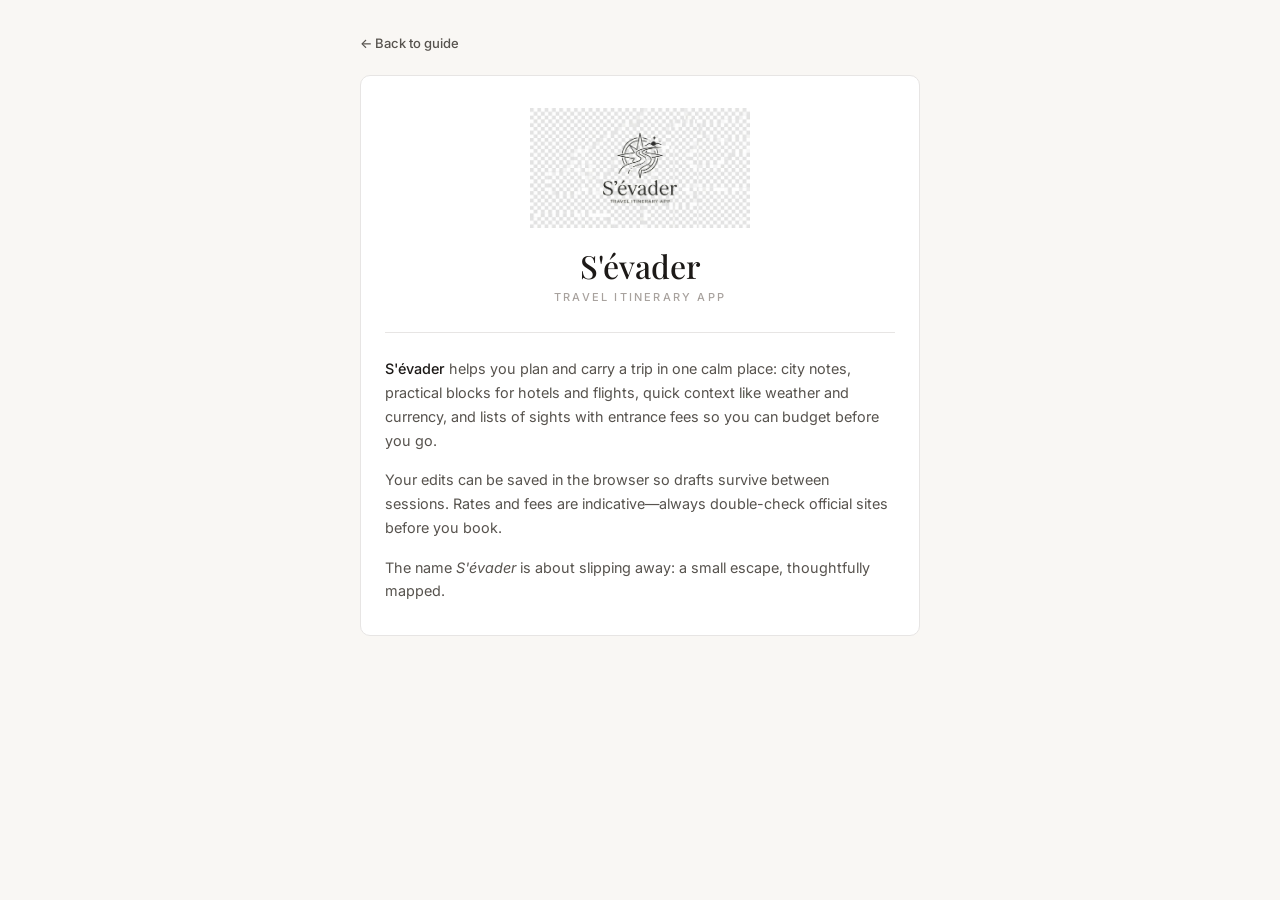
==== about.html @ 61252a9f "Add S'évader site files" ====
<!DOCTYPE html>
<html lang="en">
<head>
  <meta charset="UTF-8">
  <meta name="viewport" content="width=device-width, initial-scale=1.0">
  <title>About S'évader — Travel itinerary app</title>
  <link rel="preconnect" href="https://fonts.googleapis.com">
  <link rel="preconnect" href="https://fonts.gstatic.com" crossorigin>
  <link href="https://fonts.googleapis.com/css2?family=Inter:wght@400;500&family=Playfair+Display:ital,wght@0,500;1,400&display=swap" rel="stylesheet">
  <style>
    *,
    *::before,
    *::after {
      box-sizing: border-box;
    }

    :root {
      --font-sans: 'Inter', system-ui, sans-serif;
      --font-serif: 'Playfair Display', Georgia, serif;
      --color-text-primary: #1c1917;
      --color-text-secondary: #57534e;
      --color-text-tertiary: #a8a29e;
      --color-background-primary: #ffffff;
      --color-background-secondary: #f5f4f2;
      --color-border-tertiary: #e7e5e4;
      --border-radius-lg: 10px;
    }

    @keyframes reveal {
      from {
        opacity: 0;
        transform: translateY(7px);
      }
      to {
        opacity: 1;
        transform: translateY(0);
      }
    }

    body {
      margin: 0;
      font-family: var(--font-sans);
      color: var(--color-text-primary);
      background: #f9f7f4;
      min-height: 100vh;
      padding: 2rem 1rem 3rem;
    }

    .about-shell {
      max-width: 560px;
      margin: 0 auto;
      animation: reveal 0.3s ease-out;
    }

    .about-back {
      display: inline-block;
      margin-bottom: 1.5rem;
      font-size: 13px;
      font-weight: 500;
      color: var(--color-text-secondary);
      text-decoration: none;
    }

    .about-back:hover {
      color: var(--color-text-primary);
      text-decoration: underline;
    }

    .about-card {
      background: var(--color-background-primary);
      border: 0.5px solid var(--color-border-tertiary);
      border-radius: var(--border-radius-lg);
      padding: 2rem 1.5rem;
      text-align: center;
    }

    .about-logo {
      width: min(220px, 72vw);
      height: auto;
      margin: 0 auto 1.25rem;
      display: block;
    }

    .about-brand {
      font-family: var(--font-serif);
      font-size: clamp(1.75rem, 5vw, 2rem);
      font-weight: 500;
      margin: 0 0 0.35rem;
      line-height: 1.15;
    }

    .about-tagline {
      font-size: 11px;
      letter-spacing: 0.2em;
      text-transform: uppercase;
      color: var(--color-text-tertiary);
      font-weight: 500;
      margin: 0 0 1.75rem;
    }

    .about-body {
      text-align: left;
      border-top: 0.5px solid var(--color-border-tertiary);
      padding-top: 1.5rem;
    }

    .about-body p {
      font-size: 0.9rem;
      line-height: 1.65;
      color: var(--color-text-secondary);
      margin: 0 0 1rem;
    }

    .about-body p:last-child {
      margin-bottom: 0;
    }

    .about-body strong {
      color: var(--color-text-primary);
      font-weight: 500;
    }
  </style>
</head>
<body>
  <div class="about-shell">
    <a class="about-back" href="index.html">← Back to guide</a>

    <article class="about-card">
      <img class="about-logo" src="sevader-logo-black.png" width="440" alt="S'évader — compass, path, and peaks">
      <h1 class="about-brand">S'évader</h1>
      <p class="about-tagline">Travel itinerary app</p>

      <div class="about-body">
        <p><strong>S'évader</strong> helps you plan and carry a trip in one calm place: city notes, practical blocks for hotels and flights, quick context like weather and currency, and lists of sights with entrance fees so you can budget before you go.</p>
        <p>Your edits can be saved in the browser so drafts survive between sessions. Rates and fees are indicative—always double-check official sites before you book.</p>
        <p>The name <em>S'évader</em> is about slipping away: a small escape, thoughtfully mapped.</p>
      </div>
    </article>
  </div>
</body>
</html>
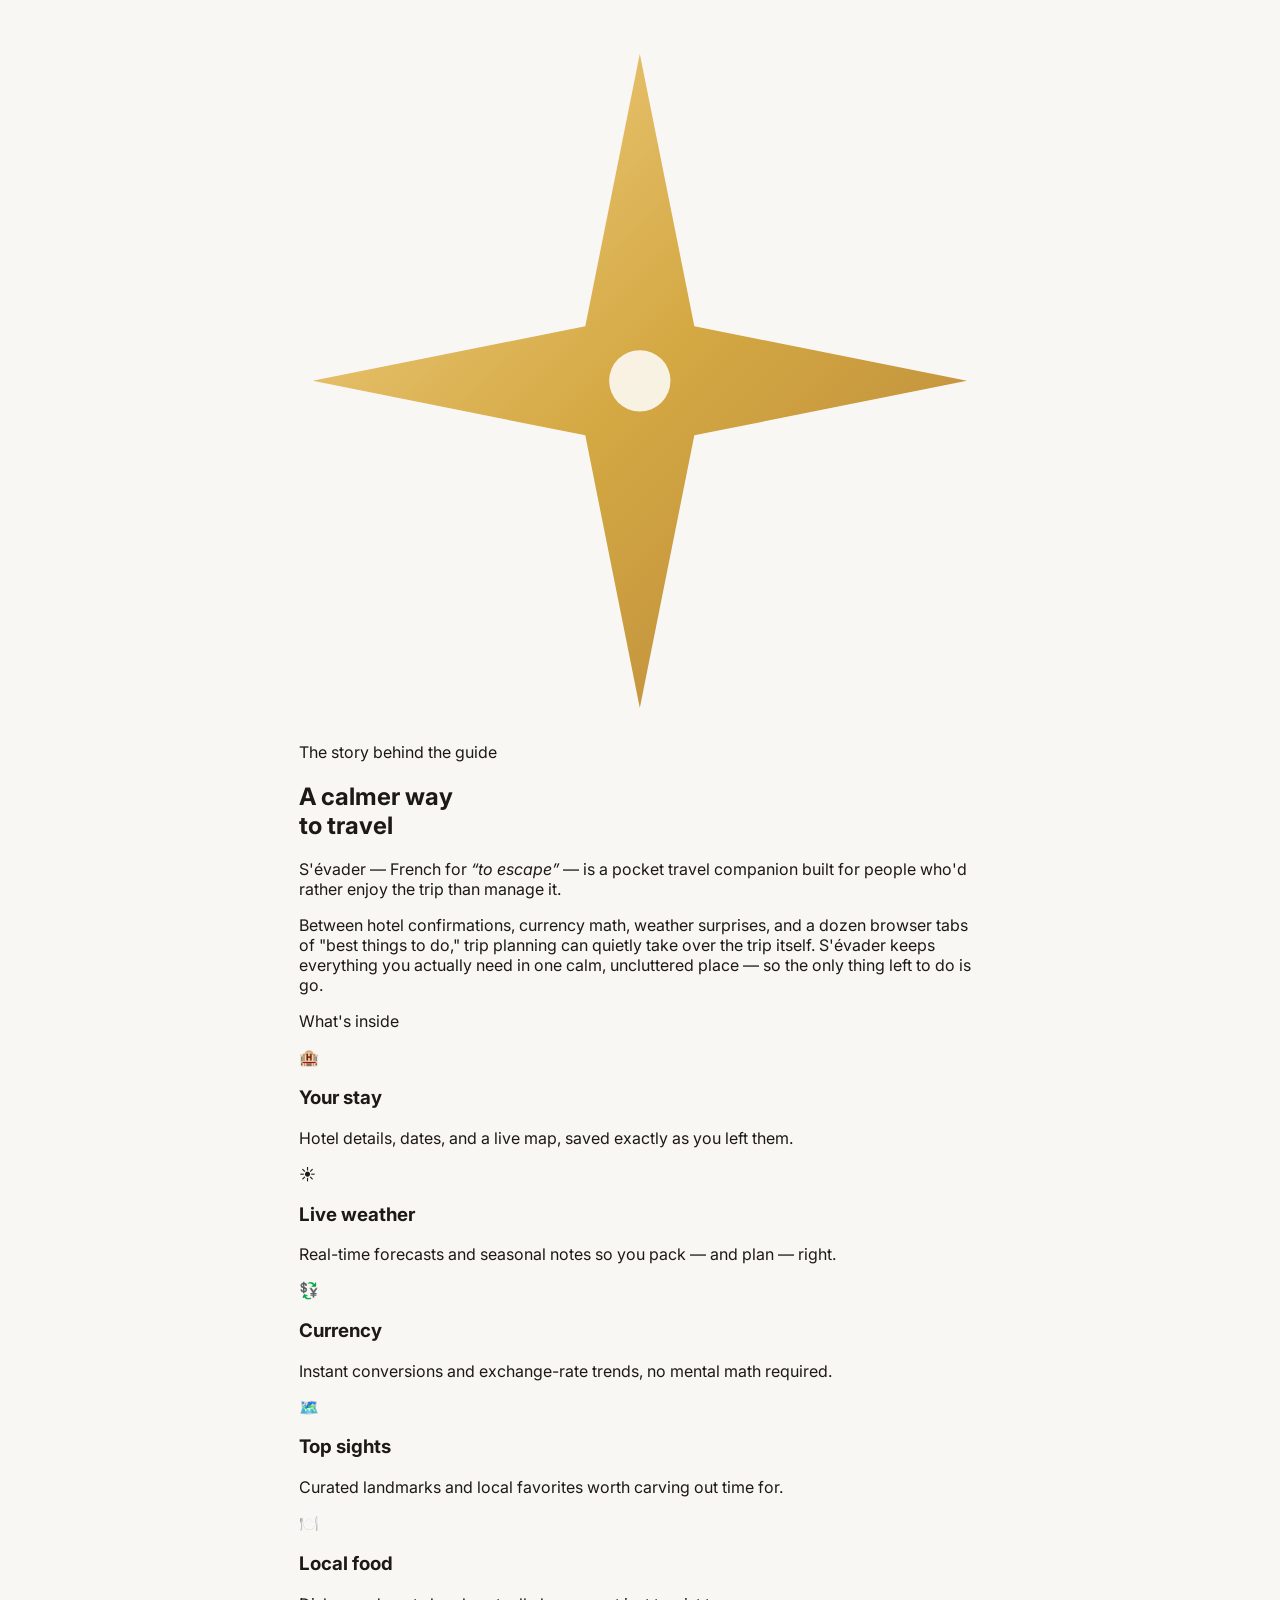
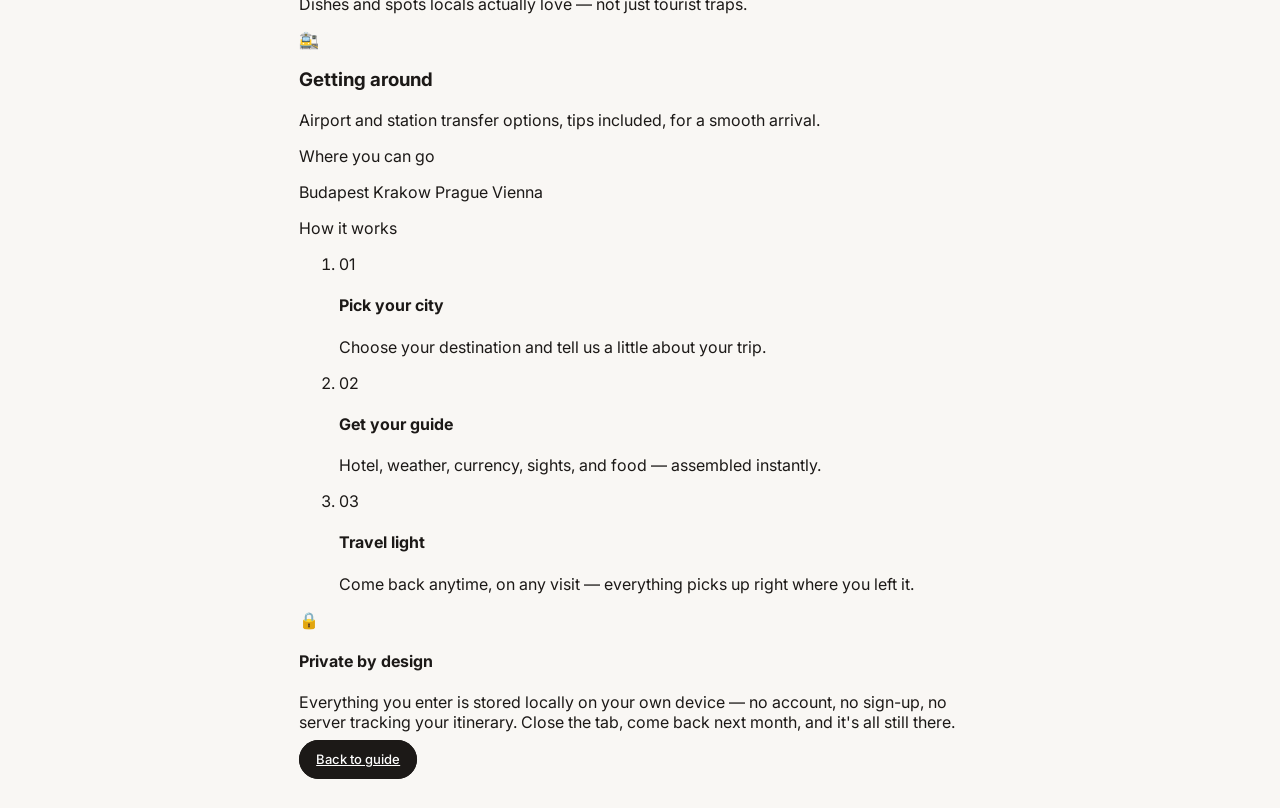
==== commit 28cc8ec4: "Refactor About page HTML and styles Updated HTML structure and styles for the About page." ====
--- a/about.html
+++ b/about.html
@@ -1,141 +1,188 @@
-<!DOCTYPE html>
+<!doctype html>
 <html lang="en">
-<head>
-  <meta charset="UTF-8">
-  <meta name="viewport" content="width=device-width, initial-scale=1.0">
-  <title>About S'évader — Travel itinerary app</title>
-  <link rel="preconnect" href="https://fonts.googleapis.com">
-  <link rel="preconnect" href="https://fonts.gstatic.com" crossorigin>
-  <link href="https://fonts.googleapis.com/css2?family=Inter:wght@400;500&family=Playfair+Display:ital,wght@0,500;1,400&display=swap" rel="stylesheet">
-  <style>
-    *,
-    *::before,
-    *::after {
-      box-sizing: border-box;
-    }
+  <head>
+    <meta charset="UTF-8" />
+    <meta name="viewport" content="width=device-width, initial-scale=1.0" />
+    <title>About — S'évader</title>
+    <link rel="preconnect" href="https://fonts.googleapis.com" />
+    <link rel="preconnect" href="https://fonts.gstatic.com" crossorigin />
+    <link
+      href="https://fonts.googleapis.com/css2?family=Inter:wght@400;500;600&family=Playfair+Display:ital,wght@0,500;0,600;1,400&display=swap"
+      rel="stylesheet"
+    />
+    <link rel="stylesheet" href="styles.css" />
+  </head>
+  <body class="about-body">
+    <div class="guide-wrap about-wrap">
+      <div class="guide-shell about-shell">
+        <section class="about-view" aria-label="About S'évader">
+          <header class="brand-hero">
+            <div class="brand-hero-glow" aria-hidden="true"></div>
+            <span class="brand-compass" aria-hidden="true">
+              <svg
+                viewBox="0 0 100 100"
+                fill="none"
+                xmlns="http://www.w3.org/2000/svg"
+              >
+                <path
+                  d="M50 2 L58 42 L98 50 L58 58 L50 98 L42 58 L2 50 L42 42 Z"
+                  fill="url(#starGrad)"
+                />
+                <circle cx="50" cy="50" r="4.5" fill="#fff" opacity="0.85" />
+                <defs>
+                  <linearGradient
+                    id="starGrad"
+                    x1="2"
+                    y1="2"
+                    x2="98"
+                    y2="98"
+                    gradientUnits="userSpaceOnUse"
+                  >
+                    <stop offset="0" stop-color="#f3d38a" />
+                    <stop offset="0.5" stop-color="#d4a843" />
+                    <stop offset="1" stop-color="#b8863a" />
+                  </linearGradient>
+                </defs>
+              </svg>
+            </span>
+            <p class="about-kicker">The story behind the guide</p>
+            <h1 class="about-title">A calmer way<br />to travel</h1>
+            <p class="about-subtitle">
+              S'évader — French for <em>&ldquo;to escape&rdquo;</em> — is a
+              pocket travel companion built for people who'd rather enjoy the
+              trip than manage it.
+            </p>
+          </header>
 
-    :root {
-      --font-sans: 'Inter', system-ui, sans-serif;
-      --font-serif: 'Playfair Display', Georgia, serif;
-      --color-text-primary: #1c1917;
-      --color-text-secondary: #57534e;
-      --color-text-tertiary: #a8a29e;
-      --color-background-primary: #ffffff;
-      --color-background-secondary: #f5f4f2;
-      --color-border-tertiary: #e7e5e4;
-      --border-radius-lg: 10px;
-    }
+          <section class="about-section">
+            <p class="about-lead">
+              Between hotel confirmations, currency math, weather surprises, and
+              a dozen browser tabs of "best things to do," trip planning can
+              quietly take over the trip itself. S'évader keeps everything you
+              actually need in one calm, uncluttered place — so the only thing
+              left to do is go.
+            </p>
+          </section>
 
-    @keyframes reveal {
-      from {
-        opacity: 0;
-        transform: translateY(7px);
-      }
-      to {
-        opacity: 1;
-        transform: translateY(0);
-      }
-    }
+          <section class="about-section">
+            <p class="about-eyebrow">What's inside</p>
+            <div class="about-feature-grid">
+              <div class="about-feature">
+                <span class="about-feature-icon">🏨</span>
+                <h3>Your stay</h3>
+                <p>
+                  Hotel details, dates, and a live map, saved exactly as you
+                  left them.
+                </p>
+              </div>
+              <div class="about-feature">
+                <span class="about-feature-icon">☀️</span>
+                <h3>Live weather</h3>
+                <p>
+                  Real-time forecasts and seasonal notes so you pack — and plan
+                  — right.
+                </p>
+              </div>
+              <div class="about-feature">
+                <span class="about-feature-icon">💱</span>
+                <h3>Currency</h3>
+                <p>
+                  Instant conversions and exchange-rate trends, no mental math
+                  required.
+                </p>
+              </div>
+              <div class="about-feature">
+                <span class="about-feature-icon">🗺️</span>
+                <h3>Top sights</h3>
+                <p>
+                  Curated landmarks and local favorites worth carving out time
+                  for.
+                </p>
+              </div>
+              <div class="about-feature">
+                <span class="about-feature-icon">🍽️</span>
+                <h3>Local food</h3>
+                <p>
+                  Dishes and spots locals actually love — not just tourist
+                  traps.
+                </p>
+              </div>
+              <div class="about-feature">
+                <span class="about-feature-icon">🚉</span>
+                <h3>Getting around</h3>
+                <p>
+                  Airport and station transfer options, tips included, for a
+                  smooth arrival.
+                </p>
+              </div>
+            </div>
+          </section>
 
-    body {
-      margin: 0;
-      font-family: var(--font-sans);
-      color: var(--color-text-primary);
-      background: #f9f7f4;
-      min-height: 100vh;
-      padding: 2rem 1rem 3rem;
-    }
+          <section class="about-section">
+            <p class="about-eyebrow">Where you can go</p>
+            <div class="about-city-row">
+              <span class="about-city-chip">Budapest</span>
+              <span class="about-city-chip">Krakow</span>
+              <span class="about-city-chip">Prague</span>
+              <span class="about-city-chip">Vienna</span>
+            </div>
+          </section>
 
-    .about-shell {
-      max-width: 560px;
-      margin: 0 auto;
-      animation: reveal 0.3s ease-out;
-    }
+          <section class="about-section">
+            <p class="about-eyebrow">How it works</p>
+            <ol class="about-steps">
+              <li class="about-step">
+                <span class="about-step-num">01</span>
+                <div>
+                  <h4>Pick your city</h4>
+                  <p>
+                    Choose your destination and tell us a little about your
+                    trip.
+                  </p>
+                </div>
+              </li>
+              <li class="about-step">
+                <span class="about-step-num">02</span>
+                <div>
+                  <h4>Get your guide</h4>
+                  <p>
+                    Hotel, weather, currency, sights, and food — assembled
+                    instantly.
+                  </p>
+                </div>
+              </li>
+              <li class="about-step">
+                <span class="about-step-num">03</span>
+                <div>
+                  <h4>Travel light</h4>
+                  <p>
+                    Come back anytime, on any visit — everything picks up right
+                    where you left it.
+                  </p>
+                </div>
+              </li>
+            </ol>
+          </section>
 
-    .about-back {
-      display: inline-block;
-      margin-bottom: 1.5rem;
-      font-size: 13px;
-      font-weight: 500;
-      color: var(--color-text-secondary);
-      text-decoration: none;
-    }
+          <section class="about-section about-privacy">
+            <span class="about-privacy-icon" aria-hidden="true">🔒</span>
+            <div>
+              <h4>Private by design</h4>
+              <p>
+                Everything you enter is stored locally on your own device — no
+                account, no sign-up, no server tracking your itinerary. Close
+                the tab, come back next month, and it's all still there.
+              </p>
+            </div>
+          </section>
 
-    .about-back:hover {
-      color: var(--color-text-primary);
-      text-decoration: underline;
-    }
-
-    .about-card {
-      background: var(--color-background-primary);
-      border: 0.5px solid var(--color-border-tertiary);
-      border-radius: var(--border-radius-lg);
-      padding: 2rem 1.5rem;
-      text-align: center;
-    }
-
-    .about-logo {
-      width: min(220px, 72vw);
-      height: auto;
-      margin: 0 auto 1.25rem;
-      display: block;
-    }
-
-    .about-brand {
-      font-family: var(--font-serif);
-      font-size: clamp(1.75rem, 5vw, 2rem);
-      font-weight: 500;
-      margin: 0 0 0.35rem;
-      line-height: 1.15;
-    }
-
-    .about-tagline {
-      font-size: 11px;
-      letter-spacing: 0.2em;
-      text-transform: uppercase;
-      color: var(--color-text-tertiary);
-      font-weight: 500;
-      margin: 0 0 1.75rem;
-    }
-
-    .about-body {
-      text-align: left;
-      border-top: 0.5px solid var(--color-border-tertiary);
-      padding-top: 1.5rem;
-    }
-
-    .about-body p {
-      font-size: 0.9rem;
-      line-height: 1.65;
-      color: var(--color-text-secondary);
-      margin: 0 0 1rem;
-    }
-
-    .about-body p:last-child {
-      margin-bottom: 0;
-    }
-
-    .about-body strong {
-      color: var(--color-text-primary);
-      font-weight: 500;
-    }
-  </style>
-</head>
-<body>
-  <div class="about-shell">
-    <a class="about-back" href="index.html">← Back to guide</a>
-
-    <article class="about-card">
-      <img class="about-logo" src="sevader-logo-black.png" width="440" alt="S'évader — compass, path, and peaks">
-      <h1 class="about-brand">S'évader</h1>
-      <p class="about-tagline">Travel itinerary app</p>
-
-      <div class="about-body">
-        <p><strong>S'évader</strong> helps you plan and carry a trip in one calm place: city notes, practical blocks for hotels and flights, quick context like weather and currency, and lists of sights with entrance fees so you can budget before you go.</p>
-        <p>Your edits can be saved in the browser so drafts survive between sessions. Rates and fees are indicative—always double-check official sites before you book.</p>
-        <p>The name <em>S'évader</em> is about slipping away: a small escape, thoughtfully mapped.</p>
+          <footer class="about-footer">
+            <a class="landing-btn-primary about-cta" href="index.html"
+              >Back to guide</a
+            >
+          </footer>
+        </section>
       </div>
-    </article>
-  </div>
-</body>
+    </div>
+  </body>
 </html>
--- a/styles.css
+++ b/styles.css
@@ -0,0 +1,1237 @@
+*,
+*::before,
+*::after {
+  box-sizing: border-box;
+}
+
+@keyframes reveal {
+  from {
+    opacity: 0;
+    transform: translateY(7px);
+  }
+  to {
+    opacity: 1;
+    transform: translateY(0);
+  }
+}
+
+.guide-panel {
+  padding: 0 0 2rem 0;
+  animation: reveal .25s ease-out;
+}
+
+@media (max-width: 700px) {
+  .guide-grid {
+    grid-template-columns: minmax(0, 1fr);
+  }
+}
+
+@media (min-width: 901px) {
+  .guide-shell {
+    padding-left: 1.2rem;
+    padding-right: 1.2rem;
+  }
+}
+:root {
+  --font-sans: 'Inter', system-ui, sans-serif;
+  --font-serif: 'Playfair Display', Georgia, serif;
+
+  --color-text-primary: #1c1917;
+  --color-text-secondary: #57534e;
+  --color-text-tertiary: #a8a29e;
+  --color-text-success: #15803d;
+  --color-text-warning: #92400e;
+  --color-text-danger: #b91c1c;
+  --color-text-info: #1d4ed8;
+
+  --color-background-primary: #ffffff;
+  --color-background-secondary: #f5f4f2;
+  --color-background-success: #f0fdf4;
+  --color-background-warning: #fffbeb;
+  --color-background-danger: #fef2f2;
+  --color-background-info: #eff6ff;
+
+  --color-border-secondary: #d6d3d1;
+  --color-border-tertiary: #e7e5e4;
+  --color-border-warning: #fcd34d;
+
+  --border-radius-lg: 10px;
+  --border-radius-md: 6px;
+
+  --bg: var(--color-background-primary);
+  --bg2: var(--color-background-primary);
+  --bg3: var(--color-background-secondary);
+  --card: var(--color-background-primary);
+  --border: var(--color-border-tertiary);
+  --accent: var(--color-text-primary);
+  --accent2: var(--color-text-primary);
+  --calligraphy: #e2a15f;
+  --gold: #d4a843;
+  --blue: #5b9bd5;
+  --green: #6baa7a;
+  --purple: #9b7fc8;
+  --text: var(--color-text-primary);
+  --text2: var(--color-text-secondary);
+  --text3: var(--color-text-tertiary);
+  --red: #d05555;
+}
+
+body {
+  font-family: var(--font-sans);
+  color: var(--color-text-primary);
+  background: #f9f7f4;
+  min-height: 100vh;
+  padding: 2rem 1rem;
+}
+
+.guide-wrap,
+.guide-shell {
+  max-width: 720px;
+  margin: 0 auto;
+}
+
+.guide-shell .topbar {
+  margin: 0 0 1rem;
+  background: var(--color-background-primary);
+  border: 0.5px solid var(--color-border-tertiary);
+  border-radius: var(--border-radius-lg);
+  padding: 1.5rem;
+  display: flex;
+  align-items: flex-end;
+  justify-content: space-between;
+  position: static;
+  z-index: auto;
+  top: auto;
+  border-bottom: 0.5px solid var(--color-border-tertiary);
+}
+
+.guide-shell .topbar-title {
+  font-family: var(--font-serif);
+  font-size: 18px;
+  font-weight: 500;
+  color: var(--color-text-primary);
+  line-height: 1.1;
+}
+
+.guide-shell .topbar-title::before {
+  content: "S'évader - ";
+  font-size: 28px;
+  font-style: italic;
+  color: var(--color-text-secondary);
+  font-weight: 400;
+}
+
+.guide-shell .guide-footer {
+  margin-top: 1.25rem;
+  padding-top: 0.75rem;
+  text-align: center;
+  border-top: 0.5px solid var(--color-border-tertiary);
+}
+
+.guide-shell .guide-footer-about {
+  font-size: 11px;
+  font-weight: 500;
+  color: var(--color-text-tertiary);
+  text-decoration: none;
+  font-family: var(--font-sans);
+  letter-spacing: 0.02em;
+  transition: color .2s;
+}
+
+.guide-shell .guide-footer-about:hover {
+  color: var(--color-text-secondary);
+}
+
+.guide-shell .guide-footer-about:focus-visible {
+  outline: 2px solid var(--color-text-info);
+  outline-offset: 2px;
+}
+
+.guide-shell .menu-btn {
+  display: none;
+}
+
+.guide-title-card,
+.guide-card {
+  background: var(--color-background-primary);
+  border: 0.5px solid var(--color-border-tertiary);
+  border-radius: var(--border-radius-lg);
+  padding: 1rem 1.125rem;
+  margin-bottom: 10px;
+  min-width: 0;
+}
+
+.guide-title-card {
+  margin-bottom: 1rem;
+}
+
+.guide-title-card h1 {
+  font-size: 1.2rem;
+  font-weight: 500;
+  color: var(--color-text-primary);
+  line-height: 1.1;
+  margin: 0 0 .35rem;
+  font-family: var(--font-serif);
+}
+
+.guide-title-card p {
+  font-size: 0.82rem;
+  color: var(--color-text-secondary);
+  line-height: 1.6;
+  margin: 0;
+}
+
+.guide-tabs {
+  display: flex;
+  gap: 0;
+  border-bottom: 0.5px solid var(--color-border-tertiary);
+  margin-bottom: 1.25rem;
+  overflow-x: auto;
+  scrollbar-width: none;
+  -ms-overflow-style: none;
+  padding-bottom: 0;
+}
+
+.guide-tabs::-webkit-scrollbar {
+  display: none;
+}
+
+.guide-tabs .tab {
+  border: none;
+  background: transparent;
+  border-bottom: 2px solid transparent;
+  border-radius: 0;
+  padding: 10px 16px;
+  font-size: 13px;
+  font-weight: 500;
+  color: var(--color-text-secondary);
+  cursor: pointer;
+  white-space: nowrap;
+  font-family: var(--font-sans);
+  margin-bottom: -1px;
+  transition: all .2s;
+}
+
+.guide-tabs .tab.active {
+  color: var(--color-text-primary);
+  border-bottom-color: var(--color-text-primary);
+}
+
+.guide-section {
+  display: none;
+}
+
+.guide-section[aria-hidden="false"] {
+  display: block;
+}
+
+.guide-grid {
+  margin-bottom: 10px;
+  gap: 10px;
+  display: grid;
+  grid-template-columns: repeat(2, minmax(0, 1fr));
+}
+
+.guide-grid > .guide-card:first-child {
+  grid-row: span 2;
+}
+
+.guide-card.weather-card {
+  grid-column: 2;
+  grid-row: 1;
+}
+
+.guide-card.currency-card {
+  grid-column: 2;
+  grid-row: 2;
+}
+
+.guide-kicker {
+  font-size: 10px;
+  letter-spacing: 2px;
+  text-transform: uppercase;
+  color: var(--color-text-tertiary);
+  margin-bottom: 0.75rem;
+  font-weight: 500;
+}
+
+.guide-card h3,
+.guide-card h4,
+.guide-card p,
+.guide-card li,
+.guide-card .guide-meta {
+  margin-bottom: 0.4rem;
+  color: var(--color-text-primary);
+}
+
+.guide-card h3 {
+  font-size: 15px;
+  font-weight: 500;
+  color: var(--color-text-primary);
+  margin-bottom: 0.4rem;
+}
+
+.guide-card h4 {
+  font-size: 13px;
+  color: var(--color-text-primary);
+  font-weight: 500;
+}
+
+.guide-meta {
+  color: var(--color-text-secondary);
+  font-size: 13px;
+}
+
+.guide-meta.guide-food-lede {
+  font-size: 12px;
+  line-height: 1.5;
+}
+
+.guide-label,
+.guide-form-title {
+  display: block;
+  font-size: 11px;
+  letter-spacing: .1em;
+  text-transform: uppercase;
+  color: var(--color-text-tertiary);
+  margin: 0 0 .4rem;
+  font-weight: 500;
+}
+
+.guide-label-optional {
+  text-transform: none;
+  letter-spacing: 0;
+  font-weight: 400;
+}
+
+.guide-field,
+.guide-convert-input {
+  width: 100%;
+  box-sizing: border-box;
+  border: 1px solid var(--color-border-tertiary);
+  border-radius: var(--border-radius-md);
+  padding: 6px 10px;
+  background: var(--color-background-secondary);
+  color: var(--color-text-primary);
+  font-family: var(--font-sans);
+  font-size: 12px;
+  margin-bottom: 0.6rem;
+}
+
+.guide-field::placeholder,
+.guide-convert-input::placeholder {
+  color: var(--color-text-tertiary);
+}
+
+.guide-field:focus,
+.guide-convert-input:focus {
+  outline: none;
+  border-color: var(--color-text-primary);
+}
+
+.guide-textarea {
+  min-height: 95px;
+  resize: vertical;
+}
+
+.guide-actions {
+  display: flex;
+  gap: 6px;
+  flex-wrap: wrap;
+  margin: 0.35rem 0 0.4rem;
+}
+
+.guide-btn,
+.guide-btn.save {
+  border: 1px solid var(--color-border-secondary);
+  background: var(--color-background-secondary);
+  color: var(--color-text-secondary);
+  font-family: var(--font-sans);
+  border-radius: 20px;
+  font-size: 11px;
+  font-weight: 500;
+  padding: 3px 9px;
+  cursor: pointer;
+  transition: all .2s;
+  height: auto;
+}
+
+.guide-btn.save {
+  background: var(--color-background-primary);
+  color: var(--text);
+  border-color: var(--color-border-secondary);
+}
+
+.guide-btn:hover {
+  border-color: var(--color-text-primary);
+  color: var(--color-text-primary);
+}
+
+.guide-status {
+  font-size: 12px;
+  color: var(--color-text-secondary);
+  margin: 0;
+  min-height: 16px;
+  line-height: 1.6;
+}
+
+.guide-status.ok {
+  color: var(--color-text-success);
+}
+
+.hotel-map-wrap {
+  margin-top: 1rem;
+  border-radius: var(--border-radius-md);
+  overflow: hidden;
+  border: 1px solid var(--border);
+  aspect-ratio: 16 / 10;
+  background: var(--color-background-secondary);
+}
+
+.hotel-map {
+  display: block;
+  width: 100%;
+  height: 100%;
+  min-height: 180px;
+  border: 0;
+}
+
+.hotel-dates {
+  display: grid;
+  grid-template-columns: 1fr;
+  gap: 0.65rem;
+  margin-bottom: 0.6rem;
+  min-width: 0;
+}
+
+.hotel-dates > div {
+  min-width: 0;
+  position: relative;
+}
+
+/* iOS WebKit shows no empty-state text for type="date"; overlay a hint when .is-empty */
+.hotel-dates > div:has(.guide-field[type="date"].is-empty)::after {
+  content: "dd / mm / yyyy";
+  position: absolute;
+  left: 10px;
+  bottom: 0;
+  height: 32px;
+  line-height: 32px;
+  font-size: 12px;
+  color: var(--color-text-tertiary);
+  pointer-events: none;
+  font-family: var(--font-sans);
+}
+
+.hotel-dates .guide-label {
+  margin-bottom: 0.35rem;
+}
+
+.hotel-dates .guide-field {
+  margin-bottom: 0;
+}
+
+.hotel-dates .guide-field[type="date"] {
+  min-width: 0;
+  max-width: 100%;
+}
+
+.guide-field[type="date"] {
+  min-height: 32px;
+  color-scheme: light;
+  -webkit-appearance: none;
+  appearance: none;
+  position: relative;
+  padding-right: 30px;
+  background-image: url("data:image/svg+xml,%3Csvg xmlns='http://www.w3.org/2000/svg' width='14' height='14' viewBox='0 0 24 24' fill='none' stroke='%23888888' stroke-width='2' stroke-linecap='round' stroke-linejoin='round'%3E%3Crect x='3' y='4' width='18' height='18' rx='2' ry='2'/%3E%3Cline x1='16' y1='2' x2='16' y2='6'/%3E%3Cline x1='8' y1='2' x2='8' y2='6'/%3E%3Cline x1='3' y1='10' x2='21' y2='10'/%3E%3C/svg%3E");
+  background-repeat: no-repeat;
+  background-position: right 8px center;
+}
+
+.guide-field[type="date"].is-empty {
+  color: var(--color-text-tertiary);
+}
+
+.guide-field[type="date"]:not(.is-empty) {
+  color: var(--color-text-primary);
+}
+
+.guide-field[type="date"].is-empty::-webkit-datetime-edit,
+.guide-field[type="date"].is-empty::-webkit-datetime-edit-fields-wrapper,
+.guide-field[type="date"].is-empty::-webkit-datetime-edit-text,
+.guide-field[type="date"].is-empty::-webkit-datetime-edit-month-field,
+.guide-field[type="date"].is-empty::-webkit-datetime-edit-day-field,
+.guide-field[type="date"].is-empty::-webkit-datetime-edit-year-field {
+  color: var(--color-text-tertiary);
+}
+
+.guide-field[type="date"]::-webkit-calendar-picker-indicator {
+  position: absolute;
+  right: 4px;
+  width: 22px;
+  height: 22px;
+  padding: 0;
+  cursor: pointer;
+  opacity: 0;
+}
+
+.hotel-field-wrap {
+  position: relative;
+}
+
+.hotel-suggestions {
+  position: absolute;
+  z-index: 20;
+  top: calc(100% + 4px);
+  left: 0;
+  right: 0;
+  margin: 0;
+  padding: 0.25rem 0;
+  list-style: none;
+  background: var(--color-background-primary);
+  border: 1px solid var(--border);
+  border-radius: var(--border-radius-md);
+  box-shadow: 0 8px 24px rgba(0, 0, 0, 0.08);
+  max-height: 220px;
+  overflow-y: auto;
+}
+
+.hotel-suggestions:empty {
+  display: none;
+}
+
+.hotel-suggestions li button {
+  display: block;
+  width: 100%;
+  text-align: left;
+  padding: 0.45rem 0.65rem;
+  border: 0;
+  background: transparent;
+  font: inherit;
+  font-size: 12px;
+  line-height: 1.35;
+  color: var(--color-text-primary);
+  cursor: pointer;
+}
+
+.hotel-suggestions li button:hover,
+.hotel-suggestions li button:focus-visible {
+  background: var(--color-background-secondary);
+  outline: none;
+}
+
+.hotel-suggestions .hotel-suggest-name {
+  display: block;
+  font-weight: 500;
+}
+
+.hotel-suggestions .hotel-suggest-addr {
+  display: block;
+  font-size: 11px;
+  color: var(--color-text-tertiary);
+  margin-top: 2px;
+}
+
+.transport-hubs {
+  margin-top: 1rem;
+  padding-top: 1rem;
+  border-top: 1px solid var(--border);
+  display: grid;
+  gap: 0.85rem;
+}
+
+.transport-hub-type {
+  font-size: 11px;
+  color: var(--color-text-tertiary);
+  letter-spacing: 0.5px;
+  text-transform: uppercase;
+  margin-bottom: 0.2rem;
+}
+
+.transport-hub-name {
+  font-size: 13px;
+  font-weight: 500;
+  color: var(--color-text-primary);
+  margin: 0 0 0.35rem;
+  line-height: 1.3;
+}
+
+.guide-sight-list {
+  margin: 0.2rem 0 0 1rem;
+  color: var(--color-text-secondary);
+  line-height: 1.55;
+  font-size: 12px;
+}
+
+.guide-hint {
+  margin-top: 8px;
+  background: var(--color-background-warning);
+  border: 1px dashed var(--color-border-warning);
+  border-radius: 8px;
+  color: var(--color-text-warning);
+  padding: 0.5rem 0.65rem;
+  font-size: 12px;
+  line-height: 1.45;
+}
+
+.guide-convert-result {
+  font-size: 12px;
+  color: var(--color-text-secondary);
+  margin: 0;
+}
+
+.guide-rate-note {
+  color: var(--color-text-tertiary);
+  font-size: 11px;
+  margin-top: 4px;
+}
+
+.guide-converter .guide-label {
+  font-size: 11px;
+  color: var(--color-text-tertiary);
+  letter-spacing: 0.5px;
+  text-transform: uppercase;
+}
+
+.weather-forecast-strip {
+  display: flex;
+  gap: 6px;
+  margin: 0.6rem 0 0.5rem;
+  overflow-x: auto;
+  scrollbar-width: none;
+  padding-bottom: 2px;
+}
+
+.weather-forecast-strip::-webkit-scrollbar { display: none; }
+
+.weather-day {
+  flex: 0 0 auto;
+  display: flex;
+  flex-direction: column;
+  align-items: center;
+  gap: 3px;
+  background: var(--color-background-secondary);
+  border: 0.5px solid var(--color-border-tertiary);
+  border-radius: var(--border-radius-md);
+  padding: 6px 8px;
+  min-width: 46px;
+  text-align: center;
+}
+
+.weather-day.today {
+  background: var(--color-background-info);
+  border-color: var(--blue);
+}
+
+.weather-day-name {
+  font-size: 10px;
+  font-weight: 500;
+  color: var(--color-text-tertiary);
+  text-transform: uppercase;
+  letter-spacing: 0.5px;
+}
+
+.weather-day.today .weather-day-name {
+  color: var(--color-text-info);
+}
+
+.weather-day-icon {
+  font-size: 18px;
+  line-height: 1;
+}
+
+.weather-day-high {
+  font-size: 12px;
+  font-weight: 500;
+  color: var(--color-text-primary);
+}
+
+.weather-day-low {
+  font-size: 11px;
+  color: var(--color-text-tertiary);
+}
+
+.weather-loading {
+  font-size: 12px;
+  color: var(--color-text-tertiary);
+  padding: 0.4rem 0;
+}
+
+.weather-live-label {
+  font-size: 10px;
+  color: var(--color-text-tertiary);
+  margin-top: 2px;
+  letter-spacing: 0.3px;
+}
+
+.weather-live-label .dot {
+  display: inline-block;
+  width: 6px;
+  height: 6px;
+  border-radius: 50%;
+  background: var(--green);
+  margin-right: 3px;
+  vertical-align: middle;
+}
+
+.weather-month-summary {
+  margin-top: 0.65rem;
+  padding-top: 0.65rem;
+  border-top: 0.5px solid var(--color-border-tertiary);
+  font-size: 12px;
+  color: var(--color-text-secondary);
+  line-height: 1.45;
+}
+
+.weather-month-summary.weather-month-hint {
+  font-size: 11px;
+  color: var(--color-text-tertiary);
+  margin-bottom: 0;
+}
+
+.weather-month-summary.weather-month-loading {
+  font-size: 11px;
+  color: var(--color-text-tertiary);
+}
+
+.weather-month-head {
+  display: flex;
+  align-items: flex-start;
+  gap: 0.5rem;
+}
+
+.weather-month-icon {
+  font-size: 1.35rem;
+  line-height: 1;
+  flex-shrink: 0;
+}
+
+.weather-month-body {
+  min-width: 0;
+  flex: 1;
+}
+
+.weather-month-title {
+  font-size: 11px;
+  font-weight: 600;
+  letter-spacing: 0.04em;
+  text-transform: uppercase;
+  color: var(--color-text-tertiary);
+  margin-bottom: 0.2rem;
+}
+
+.weather-month-temps {
+  font-size: 12px;
+  color: var(--color-text-primary);
+  margin-bottom: 0.15rem;
+}
+
+.weather-month-temps strong {
+  font-weight: 600;
+}
+
+.weather-month-note {
+  font-size: 10px;
+  color: var(--color-text-tertiary);
+  letter-spacing: 0.02em;
+}
+
+.guide-table-wrap {
+  overflow-x: auto;
+  margin-top: 0.5rem;
+}
+
+.guide-forms {
+  width: 100%;
+  border-collapse: collapse;
+  font-size: 13px;
+}
+
+.guide-forms th,
+.guide-forms td {
+  text-align: left;
+  border-bottom: 0.5px solid var(--color-border-tertiary);
+  padding: 8px 10px;
+  color: var(--color-text-secondary);
+  font-size: 12px;
+  line-height: 1.4;
+}
+
+.guide-forms th {
+  color: var(--color-text-tertiary);
+  font-weight: 500;
+  border-bottom-color: var(--color-border-tertiary);
+  background: var(--color-background-secondary);
+}
+
+.guide-forms td:first-child {
+  color: var(--color-text-primary);
+  width: 65%;
+  font-weight: 500;
+}
+
+.guide-forms tr:first-child th,
+.guide-forms tr:first-child td {
+  border-top: none;
+}
+
+.sight-picks {
+  display: grid;
+  grid-template-columns: repeat(2, 1fr);
+  gap: 0.75rem 0.65rem;
+  margin-bottom: 1rem;
+}
+
+.sight-pick {
+  display: flex;
+  flex-direction: column;
+  min-width: 0;
+}
+
+.sight-pick-img {
+  width: 100%;
+  aspect-ratio: 16 / 9;
+  border-radius: var(--border-radius-md);
+  border: 0.5px solid var(--color-border-tertiary);
+  margin-bottom: 0.45rem;
+  flex-shrink: 0;
+}
+
+.sight-pick-img--placeholder {
+  background: linear-gradient(135deg, var(--color-background-secondary) 0%, #ebe8e4 50%, var(--color-background-secondary) 100%);
+  display: flex;
+  align-items: center;
+  justify-content: center;
+  color: var(--color-text-tertiary);
+  font-size: 10px;
+  font-weight: 500;
+  letter-spacing: 0.12em;
+  text-transform: uppercase;
+}
+
+.sight-pick-name {
+  font-size: 13px;
+  font-weight: 500;
+  color: var(--color-text-primary);
+  margin: 0 0 0.25rem;
+  line-height: 1.25;
+}
+
+.sight-pick-desc {
+  font-size: 12px;
+  color: var(--color-text-secondary);
+  line-height: 1.45;
+  margin: 0 0 0.35rem;
+}
+
+.sight-pick-maps {
+  font-size: 11px;
+  font-weight: 500;
+  color: var(--color-text-info);
+  text-decoration: none;
+  align-self: flex-start;
+  border-bottom: 1px solid transparent;
+  transition: color .15s, border-color .15s;
+}
+
+.sight-pick-maps:hover {
+  color: #1e40af;
+  border-bottom-color: rgba(30, 64, 175, 0.35);
+}
+
+.sight-pick-maps:focus-visible {
+  outline: 2px solid var(--color-text-info);
+  outline-offset: 2px;
+}
+
+.food-picks {
+  display: grid;
+  grid-template-columns: repeat(3, 1fr);
+  gap: 0.7rem 0.55rem;
+  margin-top: 0.35rem;
+}
+
+.food-pick {
+  display: flex;
+  flex-direction: column;
+  min-width: 0;
+}
+
+.food-pick-img {
+  width: 100%;
+  aspect-ratio: 16 / 9;
+  border-radius: var(--border-radius-md);
+  border: 0.5px solid var(--color-border-tertiary);
+  margin-bottom: 0.4rem;
+  flex-shrink: 0;
+}
+
+.food-pick-img--placeholder {
+  background: linear-gradient(125deg, #f0ebe4 0%, #e8e0d6 45%, #f2ede6 100%);
+  display: flex;
+  align-items: center;
+  justify-content: center;
+  color: var(--color-text-tertiary);
+  font-size: 9px;
+  font-weight: 500;
+  letter-spacing: 0.1em;
+  text-transform: uppercase;
+}
+
+.food-pick-name {
+  font-size: 12px;
+  font-weight: 500;
+  color: var(--color-text-primary);
+  margin: 0 0 0.2rem;
+  line-height: 1.2;
+}
+
+.food-pick-desc {
+  font-size: 11px;
+  color: var(--color-text-secondary);
+  line-height: 1.35;
+  margin: 0;
+}
+
+@media (max-width: 700px) {
+  .guide-wrap,
+  .guide-shell {
+    width: min(100%, 720px);
+  }
+
+  .guide-wrap {
+    padding: 0;
+  }
+
+  .guide-shell .topbar {
+    padding: 0.75rem 1rem;
+    border-bottom: 0.5px solid var(--color-border-tertiary);
+    margin-bottom: 0.85rem;
+    border-radius: 10px;
+  }
+
+  .guide-shell .topbar-title {
+    font-size: 18px;
+  }
+
+  .guide-shell .topbar-title::before {
+    font-size: 22px;
+  }
+
+  .guide-grid {
+    grid-template-columns: 1fr;
+  }
+
+  .guide-card.weather-card,
+  .guide-card.currency-card {
+    grid-column: auto;
+    grid-row: auto;
+  }
+
+  .guide-grid > .guide-card:first-child {
+    grid-row: auto;
+  }
+
+  .guide-shell .menu-btn {
+    display: none;
+  }
+}
+
+.app-view.hidden {
+  display: none;
+}
+
+.landing-view {
+  animation: reveal 0.3s ease-out;
+}
+
+.landing-hero {
+  background: var(--color-background-primary);
+  border: 0.5px solid var(--color-border-tertiary);
+  border-radius: var(--border-radius-lg);
+  padding: 1.75rem 1.5rem 1.5rem;
+  text-align: center;
+  margin-bottom: 1rem;
+}
+
+.landing-brand {
+  font-family: var(--font-serif);
+  font-size: clamp(1.6rem, 5vw, 1.9rem);
+  font-weight: 500;
+  margin: 0 0 0.25rem;
+  line-height: 1.15;
+}
+
+.landing-tagline {
+  font-size: 11px;
+  letter-spacing: 0.18em;
+  text-transform: uppercase;
+  color: var(--color-text-tertiary);
+  font-weight: 500;
+  margin: 0 0 1rem;
+}
+
+.landing-lead {
+  font-size: 13px;
+  line-height: 1.55;
+  color: var(--color-text-secondary);
+  margin: 0;
+  text-align: left;
+  border-top: 0.5px solid var(--color-border-tertiary);
+  padding-top: 1rem;
+}
+
+.landing-section-title {
+  font-size: 11px;
+  letter-spacing: 0.1em;
+  text-transform: uppercase;
+  color: var(--color-text-tertiary);
+  font-weight: 500;
+  margin: 0 0 0.65rem;
+}
+
+.landing-city-grid {
+  display: grid;
+  grid-template-columns: 1fr 1fr;
+  gap: 0.55rem;
+  margin-bottom: 1rem;
+}
+
+.landing-city-card {
+  text-align: left;
+  padding: 0.75rem 0.85rem;
+  border: 1px solid var(--color-border-tertiary);
+  border-radius: var(--border-radius-md);
+  background: var(--color-background-primary);
+  cursor: pointer;
+  font-family: var(--font-sans);
+  transition: border-color 0.15s, background 0.15s, box-shadow 0.15s;
+}
+
+.landing-city-card:hover {
+  border-color: var(--color-border-secondary);
+}
+
+.landing-city-card.selected {
+  border-color: var(--color-text-primary);
+  background: var(--color-background-secondary);
+  box-shadow: 0 0 0 1px var(--color-text-primary);
+}
+
+.landing-city-card:focus-visible {
+  outline: 2px solid var(--color-text-info);
+  outline-offset: 2px;
+}
+
+.landing-city-name {
+  display: block;
+  font-size: 14px;
+  font-weight: 500;
+  color: var(--color-text-primary);
+  margin-bottom: 0.15rem;
+}
+
+.landing-city-country {
+  display: block;
+  font-size: 11px;
+  color: var(--color-text-tertiary);
+}
+
+.landing-survey {
+  background: var(--color-background-primary);
+  border: 0.5px solid var(--color-border-tertiary);
+  border-radius: var(--border-radius-lg);
+  padding: 1rem 1.1rem;
+  margin-bottom: 1rem;
+}
+
+.landing-survey-heading {
+  font-family: var(--font-serif);
+  font-size: 15px;
+  font-weight: 500;
+  margin: 0 0 0.85rem;
+  color: var(--color-text-primary);
+}
+
+.survey-field {
+  margin-bottom: 0.9rem;
+}
+
+.survey-field:last-child {
+  margin-bottom: 0;
+}
+
+.survey-field .guide-label {
+  margin-bottom: 0.4rem;
+}
+
+.survey-origin-wrap {
+  position: relative;
+}
+
+.survey-origin-wrap .guide-field {
+  margin-bottom: 0;
+}
+
+.survey-chip-grid {
+  display: flex;
+  flex-wrap: wrap;
+  gap: 0.4rem;
+}
+
+.survey-chip {
+  font-family: var(--font-sans);
+  font-size: 12px;
+  font-weight: 500;
+  color: var(--color-text-secondary);
+  background: var(--color-background-primary);
+  border: 1px solid var(--color-border-tertiary);
+  border-radius: 20px;
+  padding: 0.35rem 0.7rem;
+  cursor: pointer;
+  transition: border-color 0.15s, background 0.15s, color 0.15s, box-shadow 0.15s;
+}
+
+.survey-chip:hover {
+  border-color: var(--color-border-secondary);
+  color: var(--color-text-primary);
+}
+
+.survey-chip.selected {
+  border-color: var(--color-text-primary);
+  background: var(--color-background-secondary);
+  color: var(--color-text-primary);
+  box-shadow: 0 0 0 1px var(--color-text-primary);
+}
+
+.survey-chip:focus-visible {
+  outline: 2px solid var(--color-text-info);
+  outline-offset: 2px;
+}
+
+.survey-hint {
+  font-size: 11px;
+  color: var(--color-text-tertiary);
+  margin: 0.35rem 0 0;
+  line-height: 1.4;
+}
+
+.survey-field fieldset {
+  border: none;
+  margin: 0;
+  padding: 0;
+  min-width: 0;
+}
+
+.survey-field legend.guide-label {
+  display: block;
+  width: 100%;
+  float: none;
+}
+
+.survey-field .guide-field {
+  margin-bottom: 0;
+}
+
+.inspiration-grid {
+  display: grid;
+  grid-template-columns: 1fr 1fr;
+  gap: 0.55rem;
+  margin-bottom: 1.25rem;
+}
+
+.inspiration-card {
+  background: var(--color-background-primary);
+  border: 0.5px solid var(--color-border-tertiary);
+  border-radius: var(--border-radius-md);
+  padding: 0.7rem 0.8rem;
+}
+
+.inspiration-card-title {
+  font-size: 12px;
+  font-weight: 500;
+  color: var(--color-text-primary);
+  margin: 0 0 0.25rem;
+  line-height: 1.3;
+}
+
+.inspiration-card-desc {
+  font-size: 11px;
+  color: var(--color-text-secondary);
+  line-height: 1.45;
+  margin: 0;
+}
+
+.landing-cta-wrap {
+  text-align: center;
+}
+
+.landing-btn-primary {
+  width: 100%;
+  border: 1px solid var(--color-text-primary);
+  background: var(--color-text-primary);
+  color: var(--color-background-primary);
+  font-family: var(--font-sans);
+  font-size: 13px;
+  font-weight: 500;
+  padding: 0.65rem 1rem;
+  border-radius: 24px;
+  cursor: pointer;
+  transition: opacity 0.15s;
+}
+
+.landing-btn-primary:hover:not(:disabled) {
+  opacity: 0.9;
+}
+
+.landing-btn-primary:disabled {
+  opacity: 0.45;
+  cursor: not-allowed;
+}
+
+.landing-hint {
+  font-size: 11px;
+  color: var(--color-text-tertiary);
+  margin: 0.5rem 0 0;
+}
+
+.topbar-trip {
+  font-size: 12px;
+  color: var(--color-text-tertiary);
+  margin: 0.35rem 0 0;
+  font-weight: 400;
+  font-family: var(--font-sans);
+  letter-spacing: 0.02em;
+}
+
+.guide-footer-links {
+  display: flex;
+  justify-content: center;
+  gap: 1rem;
+  flex-wrap: wrap;
+}
+
+.guide-footer-change {
+  font-size: 11px;
+  font-weight: 500;
+  color: var(--color-text-tertiary);
+  background: none;
+  border: none;
+  padding: 0;
+  cursor: pointer;
+  font-family: var(--font-sans);
+  letter-spacing: 0.02em;
+  transition: color 0.2s;
+}
+
+.guide-footer-change:hover {
+  color: var(--color-text-secondary);
+}
+
+.guide-tabs .tab.is-hidden {
+  display: none;
+}
+
+.guide-section.is-hidden {
+  display: none !important;
+}
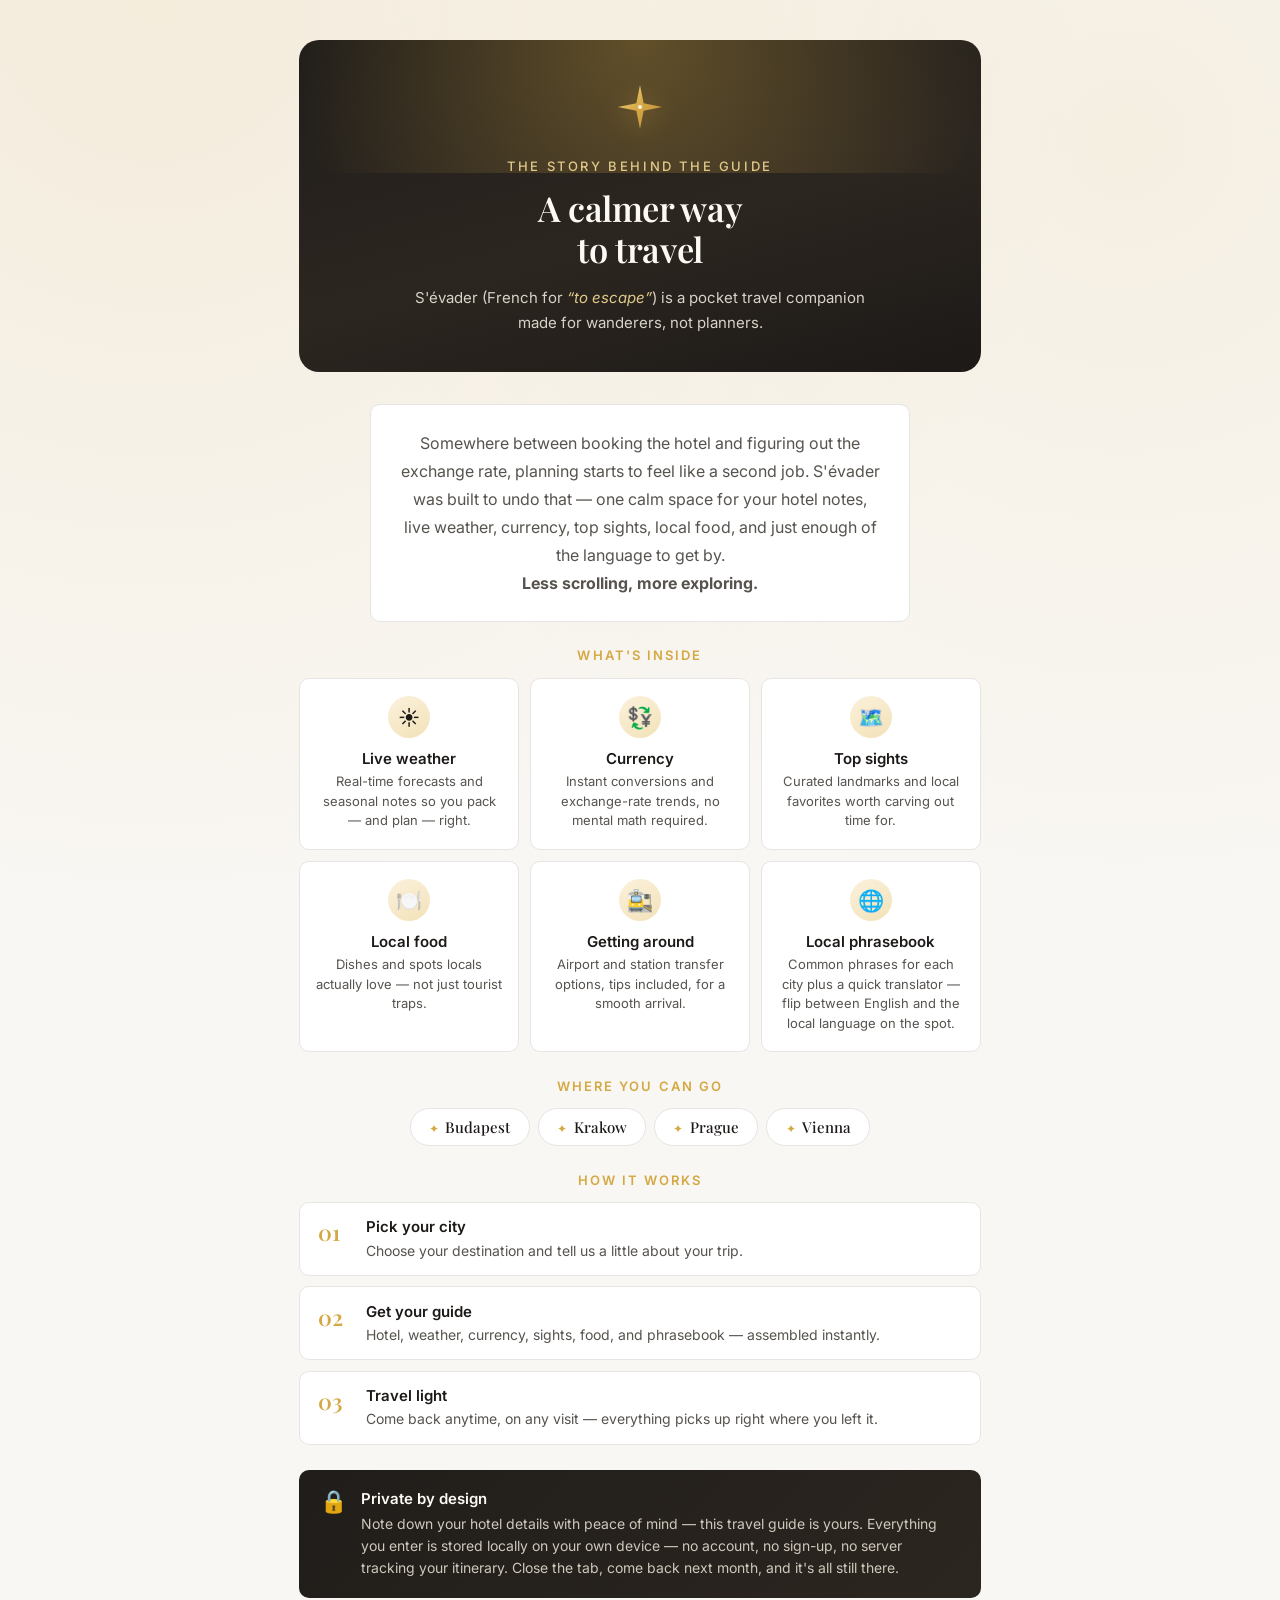
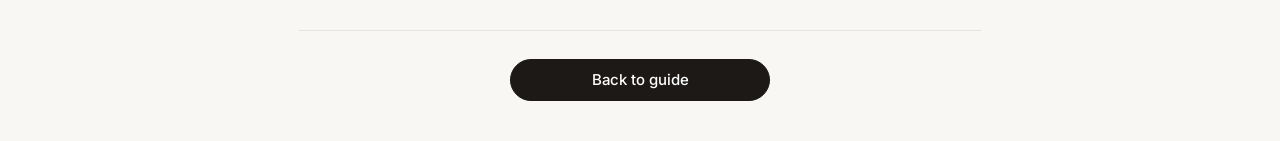
==== commit 3a9beb31: "Update about.html" ====
--- a/about.html
+++ b/about.html
@@ -48,33 +48,26 @@
             <p class="about-kicker">The story behind the guide</p>
             <h1 class="about-title">A calmer way<br />to travel</h1>
             <p class="about-subtitle">
-              S'évader — French for <em>&ldquo;to escape&rdquo;</em> — is a
-              pocket travel companion built for people who'd rather enjoy the
-              trip than manage it.
+              S'évader (French for <em>&ldquo;to escape&rdquo;</em>) is a
+              pocket travel companion made for wanderers, not planners.
             </p>
           </header>
 
           <section class="about-section">
             <p class="about-lead">
-              Between hotel confirmations, currency math, weather surprises, and
-              a dozen browser tabs of "best things to do," trip planning can
-              quietly take over the trip itself. S'évader keeps everything you
-              actually need in one calm, uncluttered place — so the only thing
-              left to do is go.
+              Somewhere between booking the hotel and figuring out the
+              exchange rate, planning starts to feel like a second job.
+              S'évader was built to undo that — one calm space for your hotel
+              notes, live weather, currency, top sights, local food, and just
+              enough of the language to get by.
+              <br />
+              <strong>Less scrolling, more exploring.</strong>
             </p>
           </section>
 
           <section class="about-section">
             <p class="about-eyebrow">What's inside</p>
             <div class="about-feature-grid">
-              <div class="about-feature">
-                <span class="about-feature-icon">🏨</span>
-                <h3>Your stay</h3>
-                <p>
-                  Hotel details, dates, and a live map, saved exactly as you
-                  left them.
-                </p>
-              </div>
               <div class="about-feature">
                 <span class="about-feature-icon">☀️</span>
                 <h3>Live weather</h3>
@@ -115,6 +108,14 @@
                   smooth arrival.
                 </p>
               </div>
+              <div class="about-feature">
+                <span class="about-feature-icon">🌐</span>
+                <h3>Local phrasebook</h3>
+                <p>
+                  Common phrases for each city plus a quick translator — flip
+                  between English and the local language on the spot.
+                </p>
+              </div>
             </div>
           </section>
 
@@ -146,8 +147,8 @@
                 <div>
                   <h4>Get your guide</h4>
                   <p>
-                    Hotel, weather, currency, sights, and food — assembled
-                    instantly.
+                    Hotel, weather, currency, sights, food, and phrasebook —
+                    assembled instantly.
                   </p>
                 </div>
               </li>
@@ -169,9 +170,11 @@
             <div>
               <h4>Private by design</h4>
               <p>
-                Everything you enter is stored locally on your own device — no
-                account, no sign-up, no server tracking your itinerary. Close
-                the tab, come back next month, and it's all still there.
+                Note down your hotel details with peace of mind — this travel
+                guide is yours. Everything you enter is stored locally on your
+                own device — no account, no sign-up, no server tracking your
+                itinerary. Close the tab, come back next month, and it's all
+                still there.
               </p>
             </div>
           </section>
--- a/styles.css
+++ b/styles.css
@@ -95,30 +95,59 @@
   background: var(--color-background-primary);
   border: 0.5px solid var(--color-border-tertiary);
   border-radius: var(--border-radius-lg);
-  padding: 1.5rem;
+  padding: 0.85rem 1.25rem;
   display: flex;
-  align-items: flex-end;
-  justify-content: space-between;
-  position: static;
+  align-items: center;
+  justify-content: center;
+  position: relative;
   z-index: auto;
   top: auto;
   border-bottom: 0.5px solid var(--color-border-tertiary);
-}
-
-.guide-shell .topbar-title {
-  font-family: var(--font-serif);
-  font-size: 18px;
-  font-weight: 500;
-  color: var(--color-text-primary);
-  line-height: 1.1;
-}
-
-.guide-shell .topbar-title::before {
-  content: "S'évader - ";
-  font-size: 28px;
-  font-style: italic;
-  color: var(--color-text-secondary);
-  font-weight: 400;
+  cursor: pointer;
+  text-decoration: none;
+  transition: background 0.2s, border-color 0.2s;
+}
+
+.guide-shell .topbar.brand-hero--compact {
+  flex-direction: column;
+  padding: 1.75rem 1.25rem 1.5rem;
+}
+
+.guide-shell .topbar:hover {
+  background: var(--color-background-secondary);
+  border-color: var(--color-border-secondary);
+}
+
+.guide-shell .topbar.brand-hero--compact,
+.guide-shell .topbar.brand-hero--compact:hover {
+  background: linear-gradient(165deg, #201d1a 0%, #2c2620 55%, #1c1917 100%);
+  border-color: transparent;
+}
+
+.guide-shell .topbar:focus-visible {
+  outline: 2px solid var(--color-text-info);
+  outline-offset: 2px;
+}
+
+.guide-tabs-row {
+  display: flex;
+  align-items: center;
+  justify-content: space-between;
+  gap: 0.75rem;
+  margin-bottom: 0.65rem;
+}
+
+.guide-tabs-caption {
+  margin: 0;
+  font-size: 0.9rem;
+  font-weight: 500;
+  color: var(--color-text-secondary);
+  font-family: var(--font-sans);
+  letter-spacing: 0.01em;
+}
+
+.guide-tabs-row .guide-footer-change {
+  flex-shrink: 0;
 }
 
 .guide-shell .guide-footer {
@@ -129,7 +158,7 @@
 }
 
 .guide-shell .guide-footer-about {
-  font-size: 11px;
+  font-size: 13px;
   font-weight: 500;
   color: var(--color-text-tertiary);
   text-decoration: none;
@@ -166,7 +195,7 @@
 }
 
 .guide-title-card h1 {
-  font-size: 1.2rem;
+  font-size: 1.3rem;
   font-weight: 500;
   color: var(--color-text-primary);
   line-height: 1.1;
@@ -175,7 +204,7 @@
 }
 
 .guide-title-card p {
-  font-size: 0.82rem;
+  font-size: 0.92rem;
   color: var(--color-text-secondary);
   line-height: 1.6;
   margin: 0;
@@ -202,7 +231,7 @@
   border-bottom: 2px solid transparent;
   border-radius: 0;
   padding: 10px 16px;
-  font-size: 13px;
+  font-size: 15px;
   font-weight: 500;
   color: var(--color-text-secondary);
   cursor: pointer;
@@ -225,6 +254,22 @@
   display: block;
 }
 
+.city-intro-title {
+  font-size: 1.15rem;
+  font-weight: 500;
+  color: var(--color-text-primary);
+  line-height: 1.2;
+  margin: 0 0 0.4rem;
+  font-family: var(--font-serif);
+}
+
+.city-intro-blurb {
+  font-size: 0.875rem;
+  color: var(--color-text-secondary);
+  line-height: 1.6;
+  margin: 0;
+}
+
 .guide-grid {
   margin-bottom: 10px;
   gap: 10px;
@@ -246,8 +291,12 @@
   grid-row: 2;
 }
 
+.guide-card.weather-card.weather-card--full {
+  grid-row: span 2;
+}
+
 .guide-kicker {
-  font-size: 10px;
+  font-size: 12px;
   letter-spacing: 2px;
   text-transform: uppercase;
   color: var(--color-text-tertiary);
@@ -265,32 +314,32 @@
 }
 
 .guide-card h3 {
+  font-size: 17px;
+  font-weight: 500;
+  color: var(--color-text-primary);
+  margin-bottom: 0.4rem;
+}
+
+.guide-card h4 {
   font-size: 15px;
-  font-weight: 500;
-  color: var(--color-text-primary);
-  margin-bottom: 0.4rem;
-}
-
-.guide-card h4 {
-  font-size: 13px;
   color: var(--color-text-primary);
   font-weight: 500;
 }
 
 .guide-meta {
   color: var(--color-text-secondary);
-  font-size: 13px;
+  font-size: 15px;
 }
 
 .guide-meta.guide-food-lede {
-  font-size: 12px;
+  font-size: 14px;
   line-height: 1.5;
 }
 
 .guide-label,
 .guide-form-title {
   display: block;
-  font-size: 11px;
+  font-size: 13px;
   letter-spacing: .1em;
   text-transform: uppercase;
   color: var(--color-text-tertiary);
@@ -310,11 +359,11 @@
   box-sizing: border-box;
   border: 1px solid var(--color-border-tertiary);
   border-radius: var(--border-radius-md);
-  padding: 6px 10px;
+  padding: 8px 10px;
   background: var(--color-background-secondary);
   color: var(--color-text-primary);
   font-family: var(--font-sans);
-  font-size: 12px;
+  font-size: 16px;
   margin-bottom: 0.6rem;
 }
 
@@ -348,7 +397,7 @@
   color: var(--color-text-secondary);
   font-family: var(--font-sans);
   border-radius: 20px;
-  font-size: 11px;
+  font-size: 13px;
   font-weight: 500;
   padding: 3px 9px;
   cursor: pointer;
@@ -368,7 +417,7 @@
 }
 
 .guide-status {
-  font-size: 12px;
+  font-size: 14px;
   color: var(--color-text-secondary);
   margin: 0;
   min-height: 16px;
@@ -415,9 +464,9 @@
   position: absolute;
   left: 10px;
   bottom: 0;
-  height: 32px;
-  line-height: 32px;
-  font-size: 12px;
+  height: 36px;
+  line-height: 36px;
+  font-size: 14px;
   color: var(--color-text-tertiary);
   pointer-events: none;
   font-family: var(--font-sans);
@@ -437,7 +486,7 @@
 }
 
 .guide-field[type="date"] {
-  min-height: 32px;
+  min-height: 36px;
   color-scheme: light;
   -webkit-appearance: none;
   appearance: none;
@@ -508,7 +557,7 @@
   border: 0;
   background: transparent;
   font: inherit;
-  font-size: 12px;
+  font-size: 14px;
   line-height: 1.35;
   color: var(--color-text-primary);
   cursor: pointer;
@@ -527,7 +576,7 @@
 
 .hotel-suggestions .hotel-suggest-addr {
   display: block;
-  font-size: 11px;
+  font-size: 13px;
   color: var(--color-text-tertiary);
   margin-top: 2px;
 }
@@ -541,7 +590,7 @@
 }
 
 .transport-hub-type {
-  font-size: 11px;
+  font-size: 13px;
   color: var(--color-text-tertiary);
   letter-spacing: 0.5px;
   text-transform: uppercase;
@@ -549,18 +598,74 @@
 }
 
 .transport-hub-name {
-  font-size: 13px;
+  font-size: 15px;
   font-weight: 500;
   color: var(--color-text-primary);
   margin: 0 0 0.35rem;
   line-height: 1.3;
 }
 
+.transport-hub-options {
+  margin-top: 0.65rem;
+  display: grid;
+  gap: 0.5rem;
+}
+
+.transport-option {
+  display: grid;
+  gap: 0.15rem;
+}
+
+.transport-option-label {
+  font-size: 12px;
+  color: var(--color-text-tertiary);
+  letter-spacing: 0.5px;
+  text-transform: uppercase;
+}
+
+.transport-option-detail {
+  font-size: 14px;
+  color: var(--color-text-primary);
+  line-height: 1.4;
+}
+
+.transport-option-meta {
+  font-size: 13px;
+  color: var(--color-text-secondary);
+}
+
+.transport-tips {
+  margin-top: 0.25rem;
+  padding: 0.75rem;
+  background: var(--color-background-secondary);
+  border-radius: var(--border-radius-md);
+}
+
+.transport-tips-title {
+  font-size: 12px;
+  letter-spacing: 0.5px;
+  text-transform: uppercase;
+  color: var(--color-text-tertiary);
+  margin-bottom: 0.45rem;
+}
+
+.transport-tips-list {
+  margin: 0;
+  padding-left: 1.1rem;
+  font-size: 13px;
+  color: var(--color-text-secondary);
+  line-height: 1.55;
+}
+
+.transport-tips-list li + li {
+  margin-top: 0.25rem;
+}
+
 .guide-sight-list {
   margin: 0.2rem 0 0 1rem;
   color: var(--color-text-secondary);
   line-height: 1.55;
-  font-size: 12px;
+  font-size: 14px;
 }
 
 .guide-hint {
@@ -570,27 +675,101 @@
   border-radius: 8px;
   color: var(--color-text-warning);
   padding: 0.5rem 0.65rem;
-  font-size: 12px;
+  font-size: 14px;
   line-height: 1.45;
 }
 
 .guide-convert-result {
-  font-size: 12px;
+  font-size: 14px;
   color: var(--color-text-secondary);
   margin: 0;
 }
 
 .guide-rate-note {
   color: var(--color-text-tertiary);
-  font-size: 11px;
+  font-size: 13px;
   margin-top: 4px;
 }
 
 .guide-converter .guide-label {
-  font-size: 11px;
+  font-size: 13px;
   color: var(--color-text-tertiary);
   letter-spacing: 0.5px;
   text-transform: uppercase;
+}
+
+.currency-extra {
+  margin-top: 0.85rem;
+  padding-top: 0.75rem;
+  border-top: 0.5px solid var(--color-border-tertiary);
+  display: grid;
+  gap: 0.75rem;
+}
+
+.currency-payment-note {
+  font-size: 13px;
+  color: var(--color-text-secondary);
+  line-height: 1.5;
+}
+
+.sight-payment-note {
+  margin: 0.65rem 0 0;
+  padding-top: 0.65rem;
+  border-top: 0.5px solid var(--color-border-tertiary);
+  font-size: 13px;
+  color: var(--color-text-secondary);
+  line-height: 1.5;
+}
+
+.sight-payment-note:empty {
+  display: none;
+}
+
+.currency-fx-title {
+  font-size: 12px;
+  letter-spacing: 0.5px;
+  text-transform: uppercase;
+  color: var(--color-text-tertiary);
+  margin-bottom: 0.45rem;
+}
+
+.currency-fx-loading,
+.currency-fx-note {
+  font-size: 13px;
+  color: var(--color-text-tertiary);
+}
+
+.currency-fx-chart {
+  display: block;
+  width: 100%;
+  height: 48px;
+}
+
+.currency-fx-chart polyline {
+  stroke: var(--gold);
+}
+
+.currency-fx-summary {
+  font-size: 13px;
+  color: var(--color-text-secondary);
+  margin: 0.4rem 0 0;
+  line-height: 1.5;
+}
+
+.currency-fx-summary strong {
+  color: var(--color-text-primary);
+}
+
+.currency-fx-change {
+  font-weight: 500;
+}
+
+.currency-fx-change.up {
+  color: var(--color-text-success);
+}
+
+.currency-fx-change.down {
+  color: var(--color-text-danger);
 }
 
 .weather-forecast-strip {
@@ -624,7 +803,7 @@
 }
 
 .weather-day-name {
-  font-size: 10px;
+  font-size: 12px;
   font-weight: 500;
   color: var(--color-text-tertiary);
   text-transform: uppercase;
@@ -636,29 +815,29 @@
 }
 
 .weather-day-icon {
-  font-size: 18px;
+  font-size: 20px;
   line-height: 1;
 }
 
 .weather-day-high {
+  font-size: 14px;
+  font-weight: 500;
+  color: var(--color-text-primary);
+}
+
+.weather-day-low {
+  font-size: 13px;
+  color: var(--color-text-tertiary);
+}
+
+.weather-loading {
+  font-size: 14px;
+  color: var(--color-text-tertiary);
+  padding: 0.4rem 0;
+}
+
+.weather-live-label {
   font-size: 12px;
-  font-weight: 500;
-  color: var(--color-text-primary);
-}
-
-.weather-day-low {
-  font-size: 11px;
-  color: var(--color-text-tertiary);
-}
-
-.weather-loading {
-  font-size: 12px;
-  color: var(--color-text-tertiary);
-  padding: 0.4rem 0;
-}
-
-.weather-live-label {
-  font-size: 10px;
   color: var(--color-text-tertiary);
   margin-top: 2px;
   letter-spacing: 0.3px;
@@ -674,23 +853,32 @@
   vertical-align: middle;
 }
 
+.weather-climate-note {
+  margin: 0.65rem 0 0;
+  padding-top: 0.65rem;
+  border-top: 0.5px solid var(--color-border-tertiary);
+  font-size: 13px;
+  color: var(--color-text-secondary);
+  line-height: 1.5;
+}
+
 .weather-month-summary {
   margin-top: 0.65rem;
   padding-top: 0.65rem;
   border-top: 0.5px solid var(--color-border-tertiary);
-  font-size: 12px;
+  font-size: 14px;
   color: var(--color-text-secondary);
   line-height: 1.45;
 }
 
 .weather-month-summary.weather-month-hint {
-  font-size: 11px;
+  font-size: 13px;
   color: var(--color-text-tertiary);
   margin-bottom: 0;
 }
 
 .weather-month-summary.weather-month-loading {
-  font-size: 11px;
+  font-size: 13px;
   color: var(--color-text-tertiary);
 }
 
@@ -701,7 +889,7 @@
 }
 
 .weather-month-icon {
-  font-size: 1.35rem;
+  font-size: 1.45rem;
   line-height: 1;
   flex-shrink: 0;
 }
@@ -712,7 +900,7 @@
 }
 
 .weather-month-title {
-  font-size: 11px;
+  font-size: 13px;
   font-weight: 600;
   letter-spacing: 0.04em;
   text-transform: uppercase;
@@ -721,7 +909,7 @@
 }
 
 .weather-month-temps {
-  font-size: 12px;
+  font-size: 14px;
   color: var(--color-text-primary);
   margin-bottom: 0.15rem;
 }
@@ -731,7 +919,7 @@
 }
 
 .weather-month-note {
-  font-size: 10px;
+  font-size: 12px;
   color: var(--color-text-tertiary);
   letter-spacing: 0.02em;
 }
@@ -744,7 +932,7 @@
 .guide-forms {
   width: 100%;
   border-collapse: collapse;
-  font-size: 13px;
+  font-size: 15px;
 }
 
 .guide-forms th,
@@ -753,7 +941,7 @@
   border-bottom: 0.5px solid var(--color-border-tertiary);
   padding: 8px 10px;
   color: var(--color-text-secondary);
-  font-size: 12px;
+  font-size: 14px;
   line-height: 1.4;
 }
 
@@ -803,14 +991,14 @@
   align-items: center;
   justify-content: center;
   color: var(--color-text-tertiary);
-  font-size: 10px;
+  font-size: 12px;
   font-weight: 500;
   letter-spacing: 0.12em;
   text-transform: uppercase;
 }
 
 .sight-pick-name {
-  font-size: 13px;
+  font-size: 15px;
   font-weight: 500;
   color: var(--color-text-primary);
   margin: 0 0 0.25rem;
@@ -818,14 +1006,14 @@
 }
 
 .sight-pick-desc {
-  font-size: 12px;
+  font-size: 14px;
   color: var(--color-text-secondary);
   line-height: 1.45;
   margin: 0 0 0.35rem;
 }
 
 .sight-pick-maps {
-  font-size: 11px;
+  font-size: 13px;
   font-weight: 500;
   color: var(--color-text-info);
   text-decoration: none;
@@ -872,14 +1060,14 @@
   align-items: center;
   justify-content: center;
   color: var(--color-text-tertiary);
-  font-size: 9px;
+  font-size: 11px;
   font-weight: 500;
   letter-spacing: 0.1em;
   text-transform: uppercase;
 }
 
 .food-pick-name {
-  font-size: 12px;
+  font-size: 14px;
   font-weight: 500;
   color: var(--color-text-primary);
   margin: 0 0 0.2rem;
@@ -887,7 +1075,7 @@
 }
 
 .food-pick-desc {
-  font-size: 11px;
+  font-size: 13px;
   color: var(--color-text-secondary);
   line-height: 1.35;
   margin: 0;
@@ -910,12 +1098,17 @@
     border-radius: 10px;
   }
 
-  .guide-shell .topbar-title {
-    font-size: 18px;
-  }
-
-  .guide-shell .topbar-title::before {
-    font-size: 22px;
+  .guide-tabs-row {
+    margin-bottom: 0.5rem;
+  }
+
+  .guide-tabs-caption {
+    font-size: 0.85rem;
+  }
+
+  .guide-footer-change {
+    font-size: 12px;
+    padding: 0.35rem 0.65rem;
   }
 
   .guide-grid {
@@ -945,44 +1138,20 @@
   animation: reveal 0.3s ease-out;
 }
 
-.landing-hero {
+.landing-lead {
+  font-size: 15px;
+  line-height: 1.6;
+  color: var(--color-text-secondary);
+  margin: 0 0 1rem;
+  text-align: left;
   background: var(--color-background-primary);
   border: 0.5px solid var(--color-border-tertiary);
   border-radius: var(--border-radius-lg);
-  padding: 1.75rem 1.5rem 1.5rem;
-  text-align: center;
-  margin-bottom: 1rem;
-}
-
-.landing-brand {
-  font-family: var(--font-serif);
-  font-size: clamp(1.6rem, 5vw, 1.9rem);
-  font-weight: 500;
-  margin: 0 0 0.25rem;
-  line-height: 1.15;
-}
-
-.landing-tagline {
-  font-size: 11px;
-  letter-spacing: 0.18em;
-  text-transform: uppercase;
-  color: var(--color-text-tertiary);
-  font-weight: 500;
-  margin: 0 0 1rem;
-}
-
-.landing-lead {
-  font-size: 13px;
-  line-height: 1.55;
-  color: var(--color-text-secondary);
-  margin: 0;
-  text-align: left;
-  border-top: 0.5px solid var(--color-border-tertiary);
-  padding-top: 1rem;
+  padding: 1rem 1.125rem;
 }
 
 .landing-section-title {
-  font-size: 11px;
+  font-size: 13px;
   letter-spacing: 0.1em;
   text-transform: uppercase;
   color: var(--color-text-tertiary);
@@ -1025,7 +1194,7 @@
 
 .landing-city-name {
   display: block;
-  font-size: 14px;
+  font-size: 16px;
   font-weight: 500;
   color: var(--color-text-primary);
   margin-bottom: 0.15rem;
@@ -1033,7 +1202,7 @@
 
 .landing-city-country {
   display: block;
-  font-size: 11px;
+  font-size: 13px;
   color: var(--color-text-tertiary);
 }
 
@@ -1047,7 +1216,7 @@
 
 .landing-survey-heading {
   font-family: var(--font-serif);
-  font-size: 15px;
+  font-size: 17px;
   font-weight: 500;
   margin: 0 0 0.85rem;
   color: var(--color-text-primary);
@@ -1081,7 +1250,7 @@
 
 .survey-chip {
   font-family: var(--font-sans);
-  font-size: 12px;
+  font-size: 14px;
   font-weight: 500;
   color: var(--color-text-secondary);
   background: var(--color-background-primary);
@@ -1110,7 +1279,7 @@
 }
 
 .survey-hint {
-  font-size: 11px;
+  font-size: 13px;
   color: var(--color-text-tertiary);
   margin: 0.35rem 0 0;
   line-height: 1.4;
@@ -1148,7 +1317,7 @@
 }
 
 .inspiration-card-title {
-  font-size: 12px;
+  font-size: 14px;
   font-weight: 500;
   color: var(--color-text-primary);
   margin: 0 0 0.25rem;
@@ -1156,7 +1325,7 @@
 }
 
 .inspiration-card-desc {
-  font-size: 11px;
+  font-size: 13px;
   color: var(--color-text-secondary);
   line-height: 1.45;
   margin: 0;
@@ -1167,17 +1336,21 @@
 }
 
 .landing-btn-primary {
+  display: inline-block;
   width: 100%;
   border: 1px solid var(--color-text-primary);
   background: var(--color-text-primary);
   color: var(--color-background-primary);
   font-family: var(--font-sans);
-  font-size: 13px;
+  font-size: 15px;
   font-weight: 500;
   padding: 0.65rem 1rem;
   border-radius: 24px;
   cursor: pointer;
+  text-decoration: none;
+  text-align: center;
   transition: opacity 0.15s;
+  box-sizing: border-box;
 }
 
 .landing-btn-primary:hover:not(:disabled) {
@@ -1190,18 +1363,9 @@
 }
 
 .landing-hint {
-  font-size: 11px;
+  font-size: 13px;
   color: var(--color-text-tertiary);
   margin: 0.5rem 0 0;
-}
-
-.topbar-trip {
-  font-size: 12px;
-  color: var(--color-text-tertiary);
-  margin: 0.35rem 0 0;
-  font-weight: 400;
-  font-family: var(--font-sans);
-  letter-spacing: 0.02em;
 }
 
 .guide-footer-links {
@@ -1212,20 +1376,29 @@
 }
 
 .guide-footer-change {
-  font-size: 11px;
-  font-weight: 500;
-  color: var(--color-text-tertiary);
-  background: none;
-  border: none;
-  padding: 0;
+  flex-shrink: 0;
+  font-size: 13px;
+  font-weight: 500;
+  color: var(--color-text-secondary);
+  background: var(--color-background-secondary);
+  border: 0.5px solid var(--color-border-tertiary);
+  border-radius: 999px;
+  padding: 0.4rem 0.85rem;
   cursor: pointer;
   font-family: var(--font-sans);
   letter-spacing: 0.02em;
-  transition: color 0.2s;
+  transition: color 0.2s, border-color 0.2s, background 0.2s;
 }
 
 .guide-footer-change:hover {
-  color: var(--color-text-secondary);
+  color: var(--color-text-primary);
+  border-color: var(--color-border-secondary);
+  background: var(--color-background-primary);
+}
+
+.guide-footer-change:focus-visible {
+  outline: 2px solid var(--color-text-info);
+  outline-offset: 2px;
 }
 
 .guide-tabs .tab.is-hidden {
@@ -1235,3 +1408,415 @@
 .guide-section.is-hidden {
   display: none !important;
 }
+
+/* ---------------------------------------------------------------- */
+/* About page                                                        */
+/* ---------------------------------------------------------------- */
+
+.about-body {
+  background:
+    radial-gradient(circle at 12% 0%, rgba(212, 168, 67, 0.14), transparent 45%),
+    radial-gradient(circle at 88% 8%, rgba(212, 168, 67, 0.1), transparent 40%),
+    #f9f7f4;
+}
+
+.about-view {
+  animation: reveal 0.35s ease-out;
+}
+
+.about-section {
+  margin-bottom: 1.6rem;
+}
+
+.about-section:last-of-type {
+  margin-bottom: 0;
+}
+
+.about-eyebrow {
+  font-size: 13px;
+  letter-spacing: 0.16em;
+  text-transform: uppercase;
+  color: var(--gold);
+  font-weight: 600;
+  margin: 0 0 0.9rem;
+  text-align: center;
+}
+
+/* ---------------------------------------------------------------- */
+/* Brand hero — shared dark gold masthead used across every page     */
+/* ---------------------------------------------------------------- */
+
+.brand-hero {
+  position: relative;
+  text-align: center;
+  padding: 2.75rem 1.5rem 2.25rem;
+  margin-bottom: 2rem;
+  border-radius: 20px;
+  background: linear-gradient(165deg, #201d1a 0%, #2c2620 55%, #1c1917 100%);
+  overflow: hidden;
+  isolation: isolate;
+}
+
+.brand-hero-glow {
+  position: absolute;
+  inset: -40% -20% auto -20%;
+  height: 80%;
+  background: radial-gradient(circle, rgba(212, 168, 67, 0.35), transparent 70%);
+  z-index: 0;
+  pointer-events: none;
+}
+
+.brand-compass {
+  position: relative;
+  z-index: 1;
+  display: inline-block;
+  width: 46px;
+  height: 46px;
+  margin-bottom: 1.1rem;
+  filter: drop-shadow(0 4px 14px rgba(212, 168, 67, 0.45));
+  animation: brand-spin-in 0.9s ease-out;
+}
+
+.brand-compass svg {
+  width: 100%;
+  height: 100%;
+  display: block;
+}
+
+@keyframes brand-spin-in {
+  from {
+    opacity: 0;
+    transform: rotate(-35deg) scale(0.6);
+  }
+  to {
+    opacity: 1;
+    transform: rotate(0deg) scale(1);
+  }
+}
+
+.brand-wordmark {
+  position: relative;
+  z-index: 1;
+  margin: 0;
+  font-family: var(--font-serif);
+  font-weight: 600;
+  font-size: 2.15rem;
+  line-height: 1.15;
+  color: #fdfaf5;
+  letter-spacing: -0.01em;
+  white-space: nowrap;
+}
+
+.brand-tagline {
+  position: relative;
+  z-index: 1;
+  margin: 0.5rem 0 0;
+  font-size: 12px;
+  letter-spacing: 0.22em;
+  text-transform: uppercase;
+  font-weight: 500;
+  color: #cfc8bc;
+}
+
+/* Full-size hero — landing page masthead */
+
+.brand-hero--landing .brand-compass {
+  margin-bottom: 0.9rem;
+}
+
+/* Compact hero — persistent guide-view topbar */
+
+.brand-hero--compact {
+  padding: 1.75rem 1.25rem 1.5rem;
+  margin: 0 0 1rem;
+  border-radius: var(--border-radius-lg);
+  display: flex;
+  flex-direction: column;
+  align-items: center;
+  justify-content: center;
+  gap: 0;
+  text-decoration: none;
+  transition: filter 0.2s;
+}
+
+.brand-hero--compact:hover {
+  filter: brightness(1.08);
+}
+
+.brand-hero--compact:focus-visible {
+  outline: 2px solid var(--color-text-info);
+  outline-offset: 2px;
+}
+
+.brand-hero--compact .brand-compass {
+  width: 46px;
+  height: 46px;
+  margin-bottom: 0.85rem;
+  flex-shrink: 0;
+}
+
+.brand-hero--compact .brand-wordmark {
+  font-size: 1.95rem;
+}
+
+.brand-hero--compact .brand-tagline {
+  margin-top: 0.4rem;
+}
+
+/* About page kicker + title (unique copy, same masthead styling) */
+
+.about-kicker {
+  position: relative;
+  z-index: 1;
+  margin: 0.4rem 0 0.85rem;
+  font-size: 13px;
+  letter-spacing: 0.2em;
+  text-transform: uppercase;
+  font-weight: 500;
+  color: #e0c98a;
+}
+
+.about-title {
+  position: relative;
+  z-index: 1;
+  margin: 0 0 1rem;
+  font-family: var(--font-serif);
+  font-weight: 600;
+  font-size: 2.15rem;
+  line-height: 1.2;
+  color: #fdfaf5;
+  letter-spacing: -0.01em;
+}
+
+.about-subtitle {
+  position: relative;
+  z-index: 1;
+  max-width: 480px;
+  margin: 0 auto;
+  font-size: 15px;
+  line-height: 1.65;
+  color: #d8d2c8;
+}
+
+.about-subtitle em {
+  color: #e0c98a;
+  font-style: italic;
+}
+
+.about-lead {
+  font-size: 16px;
+  line-height: 1.75;
+  color: var(--color-text-secondary);
+  text-align: center;
+  max-width: 540px;
+  margin: 0 auto;
+  padding: 1.5rem 1.75rem;
+  background: var(--color-background-primary);
+  border: 0.5px solid var(--color-border-tertiary);
+  border-radius: var(--border-radius-lg);
+}
+
+/* Feature grid */
+
+.about-feature-grid {
+  display: grid;
+  grid-template-columns: repeat(3, 1fr);
+  gap: 0.7rem;
+}
+
+.about-feature {
+  background: var(--color-background-primary);
+  border: 0.5px solid var(--color-border-tertiary);
+  border-radius: var(--border-radius-lg);
+  padding: 1.1rem 0.9rem;
+  text-align: center;
+  transition: transform 0.2s ease, box-shadow 0.2s ease, border-color 0.2s ease;
+}
+
+.about-feature:hover {
+  transform: translateY(-3px);
+  box-shadow: 0 10px 24px rgba(28, 25, 23, 0.06);
+  border-color: var(--gold);
+}
+
+.about-feature-icon {
+  display: inline-flex;
+  align-items: center;
+  justify-content: center;
+  width: 42px;
+  height: 42px;
+  margin-bottom: 0.65rem;
+  border-radius: 50%;
+  background: linear-gradient(150deg, #fbf1dc, #f3e2b8);
+  font-size: 21px;
+}
+
+.about-feature h3 {
+  margin: 0 0 0.3rem;
+  font-size: 15px;
+  font-weight: 600;
+  color: var(--color-text-primary);
+  font-family: var(--font-sans);
+}
+
+.about-feature p {
+  margin: 0;
+  font-size: 13px;
+  line-height: 1.5;
+  color: var(--color-text-secondary);
+}
+
+/* City chips */
+
+.about-city-row {
+  display: flex;
+  justify-content: center;
+  flex-wrap: wrap;
+  gap: 0.5rem;
+}
+
+.about-city-chip {
+  position: relative;
+  font-family: var(--font-serif);
+  font-size: 15px;
+  font-weight: 500;
+  color: var(--color-text-primary);
+  padding: 0.5rem 1.15rem;
+  border-radius: 999px;
+  border: 1px solid var(--color-border-tertiary);
+  background: var(--color-background-primary);
+}
+
+.about-city-chip::before {
+  content: "✦";
+  color: var(--gold);
+  margin-right: 0.4rem;
+  font-size: 12px;
+}
+
+/* Steps */
+
+.about-steps {
+  list-style: none;
+  margin: 0;
+  padding: 0;
+  display: flex;
+  flex-direction: column;
+  gap: 0.65rem;
+}
+
+.about-step {
+  display: flex;
+  align-items: flex-start;
+  gap: 0.9rem;
+  background: var(--color-background-primary);
+  border: 0.5px solid var(--color-border-tertiary);
+  border-radius: var(--border-radius-lg);
+  padding: 0.9rem 1.1rem;
+}
+
+.about-step-num {
+  flex-shrink: 0;
+  font-family: var(--font-serif);
+  font-size: 22px;
+  font-weight: 600;
+  color: var(--gold);
+  line-height: 1.4;
+  min-width: 34px;
+}
+
+.about-step h4 {
+  margin: 0 0 0.2rem;
+  font-size: 15px;
+  font-weight: 600;
+  color: var(--color-text-primary);
+}
+
+.about-step p {
+  margin: 0;
+  font-size: 14px;
+  line-height: 1.5;
+  color: var(--color-text-secondary);
+}
+
+/* Privacy callout */
+
+.about-privacy {
+  display: flex;
+  align-items: flex-start;
+  gap: 0.9rem;
+  background: linear-gradient(135deg, #201d1a, #2c2620);
+  border-radius: var(--border-radius-lg);
+  padding: 1.15rem 1.3rem;
+}
+
+.about-privacy-icon {
+  flex-shrink: 0;
+  font-size: 22px;
+  line-height: 1;
+  margin-top: 0.1rem;
+}
+
+.about-privacy h4 {
+  margin: 0 0 0.3rem;
+  font-size: 15px;
+  font-weight: 600;
+  color: #fdfaf5;
+}
+
+.about-privacy p {
+  margin: 0;
+  font-size: 14px;
+  line-height: 1.6;
+  color: #cfc8bc;
+}
+
+/* Footer */
+
+.about-footer {
+  margin-top: 2rem;
+  padding-top: 1.75rem;
+  border-top: 0.5px solid var(--color-border-tertiary);
+  text-align: center;
+}
+
+.about-footer-logo {
+  display: block;
+  width: min(150px, 45vw);
+  height: auto;
+  margin: 0 auto 1.1rem;
+  opacity: 0.9;
+}
+
+.about-cta {
+  max-width: 260px;
+  margin: 0 auto;
+}
+
+@media (max-width: 700px) {
+  .brand-hero {
+    padding: 2.25rem 1.15rem 1.85rem;
+    border-radius: 16px;
+  }
+
+  .brand-wordmark {
+    font-size: 1.8rem;
+  }
+
+  .about-title {
+    font-size: 1.75rem;
+  }
+
+  .about-feature-grid {
+    grid-template-columns: repeat(2, 1fr);
+  }
+
+  .about-lead {
+    padding: 1.25rem 1.25rem;
+    font-size: 15px;
+  }
+
+  .about-step {
+    padding: 0.8rem 0.9rem;
+  }
+}
